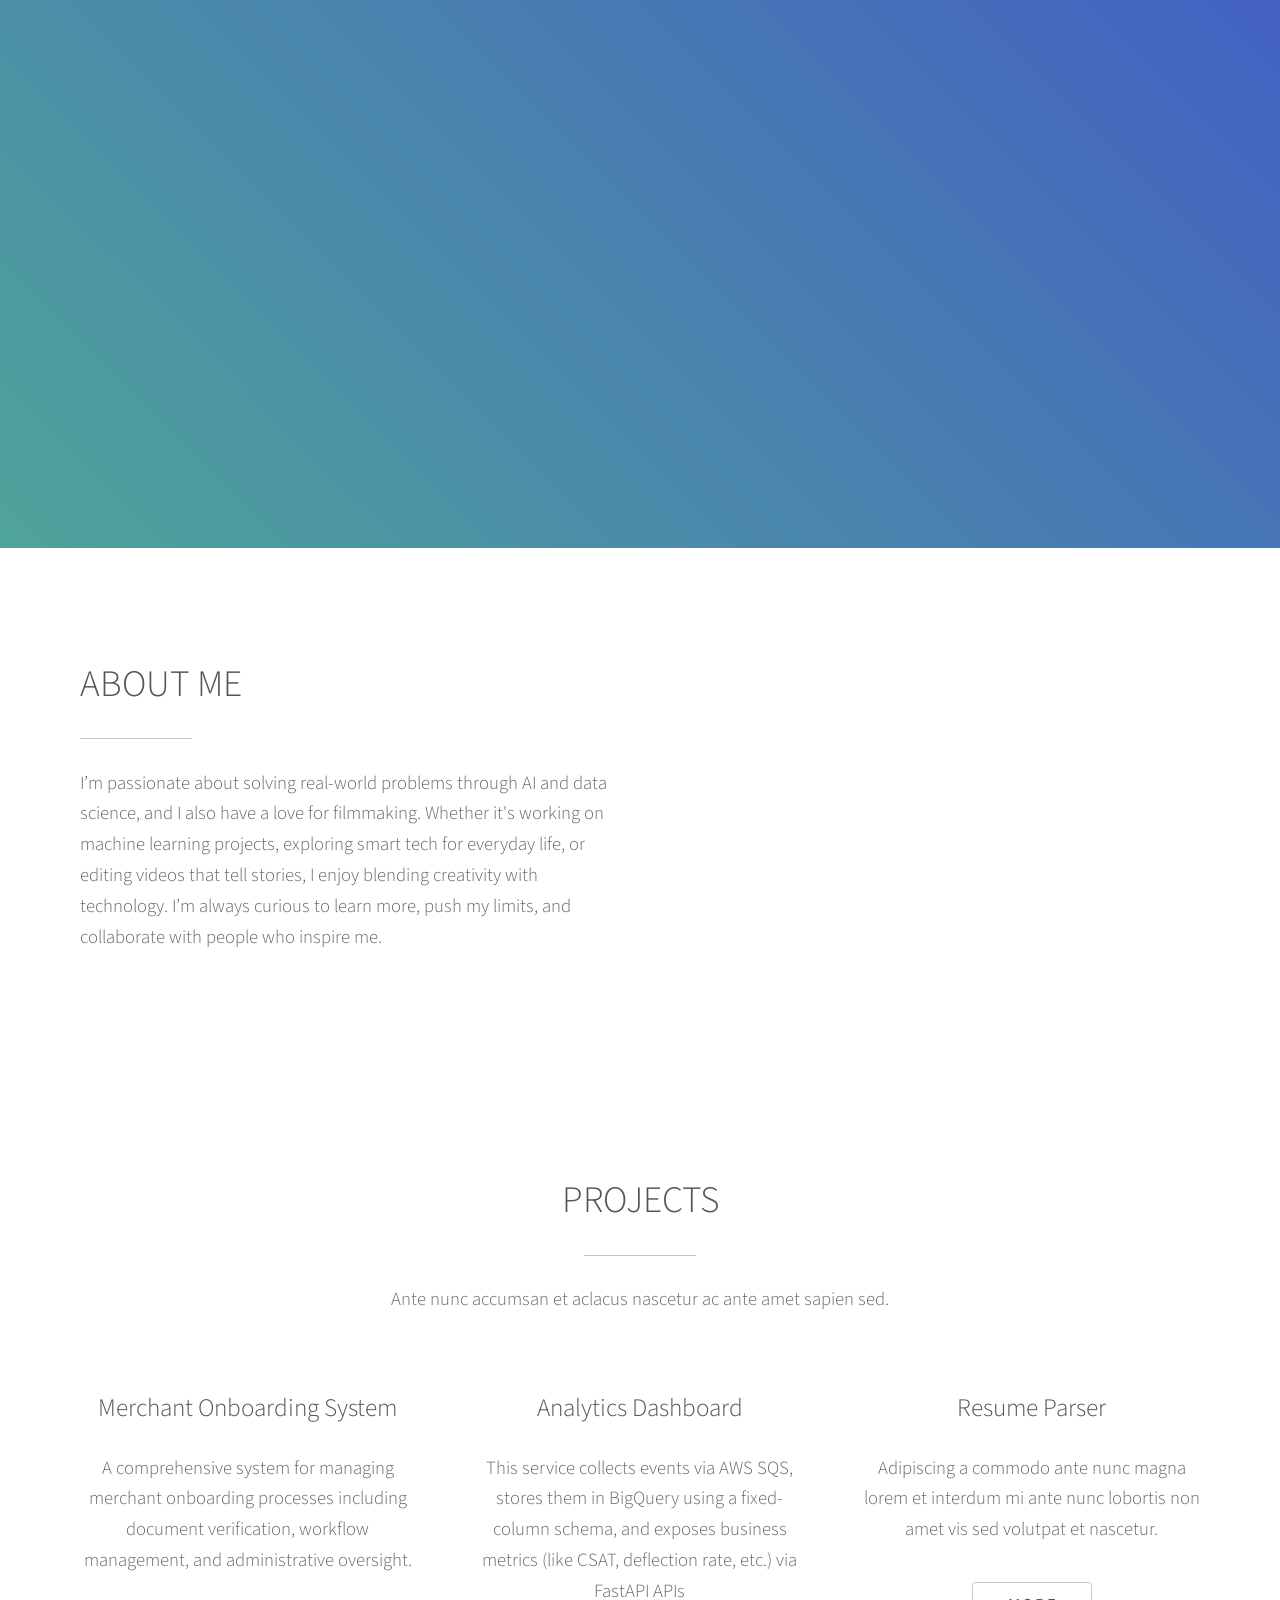
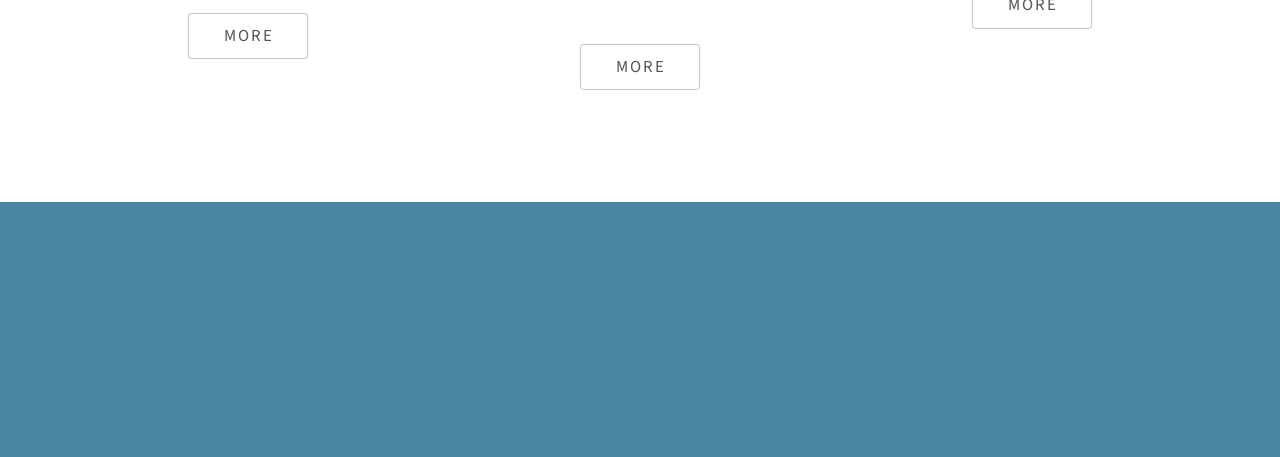
==== index.html @ 69314909 "resolved conflict iter 1" ====
<!DOCTYPE HTML>
<!--
	Photon by HTML5 UP
	html5up.net | @ajlkn
	Free for personal and commercial use under the CCA 3.0 license (html5up.net/license)
-->
<html>
	<head>
		<title>Ajinkya's Portfolio</title>
		<meta charset="utf-8" />
		<meta name="viewport" content="width=device-width, initial-scale=1, user-scalable=no" />
		<link rel="stylesheet" href="assets/css/main.css" />
		<noscript><link rel="stylesheet" href="assets/css/noscript.css" /></noscript>
	</head>
	<body class="is-preload">

		<!-- Header -->
			<section id="header">
				<div class="inner">
					<span class=""></span>
					<h1>Hi, I'm <strong>Ajinkya</strong>, final year <br />
					Engineering Student at <a>IIT Bombay</a> </h1>
					<p>Majoring in Materials Science & Metallurgical Engineering with <br />
					Minor in Artificial Intelligence and Data Science</p>
					<ul class="actions special">
						<li><a href="#one" class="button scrolly">About me</a></li>
					</ul>
				</div>
			</section>

		<!-- One -->
			<section id="one" class="main style1">
				<div class="container">
					<div class="row gtr-150">
						<div class="col-6 col-12-medium">
							<header class="major">
								<h2>ABOUT ME</h2>
							</header>
							<p>I’m passionate about solving real-world problems through AI and data science, and I also have a love for filmmaking. Whether it's working on machine learning projects, exploring smart tech for everyday life, or editing videos that tell stories, I enjoy blending creativity with technology. I’m always curious to learn more, push my limits, and collaborate with people who inspire me.</p>
						</div>
						<div class="col-6 col-12-medium imp-medium">
							<span class="image fit"><img src="/Users/ajinkyamawal/Desktop/portfolio-website/images/1729009970819.jpeg" alt="" /></span>
						</div>
					</div>
				</div>
			</section>

		
		 <!-- Two 
			<section id="two" class="main style2">
				<div class="container">
					<div class="row gtr-150">
						<div class="col-6 col-12-medium">
							<ul class="major-icons">
								<li><span class="icon solid style1 major fa-code"></span></li>
								<li><span class="icon solid style2 major fa-bolt"></span></li>
								<li><span class="icon solid style3 major fa-camera-retro"></span></li>
								<li><span class="icon solid style4 major fa-cog"></span></li>
								<li><span class="icon solid style5 major fa-desktop"></span></li>
								<li><span class="icon solid style6 major fa-calendar"></span></li>
							</ul>
						</div>
						<div class="col-6 col-12-medium">
							<header class="major">
								<h2>Lorem ipsum dolor adipiscing<br />
								amet dolor consequat</h2>
							</header>
							<p>A comprehensive system for managing merchant onboarding processes including document verification, workflow management, and administrative oversight.</p>
							<p>Blandit faucibus proin. Ac aliquam integer adipiscing enim non praesent vis commodo nunc phasellus cubilia ac risus accumsan. Accumsan blandit. Lobortis phasellus non lobortis dit varius mi varius accumsan lobortis. Blandit ante aliquam lacinia lorem lobortis semper morbi col faucibus vitae integer placerat accumsan orci eu mi odio tempus adipiscing adipiscing adipiscing curae consequat feugiat etiam dolore.</p>
							<p>Adipiscing a commodo ante nunc accumsan interdum mi ante adipiscing. A nunc lobortis non nisl amet vis volutpat aclacus nascetur ac non. Lorem curae eu ante amet sapien in tempus ac. Adipiscing id accumsan adipiscing ipsum.</p>
						</div>
					</div>
				</div>
			</section> -->

		<!-- Three -->
			<section id="three" class="main style1 special">
				<div class="container">
					<header class="major">
						<h2>PROJECTS</h2>
					</header>
					<p>Ante nunc accumsan et aclacus nascetur ac ante amet sapien sed.</p>
					<div class="row gtr-150">
						<div class="col-4 col-12-medium">
							<span class="image fit"><img src="/Users/ajinkyamawal/Desktop/portfolio-website/images/Digital-Merchant-Onboarding.png" alt="" /></span>
							<h3>Merchant Onboarding System</h3>
							<p>A comprehensive system for managing merchant onboarding processes including document verification, workflow management, and administrative oversight.</p>
							<ul class="actions special">
								<li><a href="https://github.com/a-j-i-n-k-y-a/Merchant-Onoarding-Solution" class="button" target="_blank" rel="noopener noreferrer" >More</a></li>
							</ul>
						</div>
						<div class="col-4 col-12-medium">
							<span class="image fit"><img src="/Users/ajinkyamawal/Desktop/portfolio-website/images/why-are-dashboards-important.png" alt="" /></span>
							<h3>Analytics Dashboard</h3>
							<p>This service collects events via AWS SQS, stores them in BigQuery using a fixed-column schema, and exposes business metrics (like CSAT, deflection rate, etc.) via FastAPI APIs</p>
							<ul class="actions special">
								<li><a href="https://github.com/a-j-i-n-k-y-a/Analytics-Dashboard" class="button" target="_blank" rel="noopener noreferrer" >More</a></li>
							</ul>
						</div>
						<div class="col-4 col-12-medium">
							<span class="image fit"><img src="images/pic04.jpg" alt="" /></span>
							<h3>Resume Parser</h3>
							<p>Adipiscing a commodo ante nunc magna lorem et interdum mi ante nunc lobortis non amet vis sed volutpat et nascetur.</p>
							<ul class="actions special">
								<li><a href="https://github.com/a-j-i-n-k-y-a/Resume_parser_deploy" class="button" target="_blank" rel="noopener noreferrer" >More</a></li>
							</ul>
						</div>
					</div>
				</div>
			</section>

		

		<!-- Five -->
		<!--
			<section id="five" class="main style1">
				<div class="container">
					<header class="major special">
						<h2>Elements</h2>
					</header>

					<section>
						<h4>Text</h4>
						<p>This is <b>bold</b> and this is <strong>strong</strong>. This is <i>italic</i> and this is <em>emphasized</em>.
						This is <sup>superscript</sup> text and this is <sub>subscript</sub> text.
						This is <u>underlined</u> and this is code: <code>for (;;) { ... }</code>. Finally, <a href="#">this is a link</a>.</p>
						<hr />
						<header>
							<h4>Heading with a Subtitle</h4>
							<p>Lorem ipsum dolor sit amet nullam id egestas urna aliquam</p>
						</header>
						<p>Nunc lacinia ante nunc ac lobortis. Interdum adipiscing gravida odio porttitor sem non mi integer non faucibus ornare mi ut ante amet placerat aliquet. Volutpat eu sed ante lacinia sapien lorem accumsan varius montes viverra nibh in adipiscing blandit tempus accumsan.</p>
						<header>
							<h5>Heading with a Subtitle</h5>
							<p>Lorem ipsum dolor sit amet nullam id egestas urna aliquam</p>
						</header>
						<p>Nunc lacinia ante nunc ac lobortis. Interdum adipiscing gravida odio porttitor sem non mi integer non faucibus ornare mi ut ante amet placerat aliquet. Volutpat eu sed ante lacinia sapien lorem accumsan varius montes viverra nibh in adipiscing blandit tempus accumsan.</p>
						<hr />
						<h2>Heading Level 2</h2>
						<h3>Heading Level 3</h3>
						<h4>Heading Level 4</h4>
						<h5>Heading Level 5</h5>
						<h6>Heading Level 6</h6>
						<hr />
						<h5>Blockquote</h5>
						<blockquote>Fringilla nisl. Donec accumsan interdum nisi, quis tincidunt felis sagittis eget tempus euismod. Vestibulum ante ipsum primis in faucibus vestibulum. Blandit adipiscing eu felis iaculis volutpat ac adipiscing accumsan faucibus. Vestibulum ante ipsum primis in faucibus lorem ipsum dolor sit amet nullam adipiscing eu felis.</blockquote>
						<h5>Preformatted</h5>
						<pre><code>i = 0;

while (!deck.isInOrder()) {
print 'Iteration ' + i;
deck.shuffle();
i++;
}

print 'It took ' + i + ' iterations to sort the deck.';</code></pre>
					</section>

					<section>
						<h4>Lists</h4>
						<div class="row">
							<div class="col-6 col-12-medium">
								<h5>Unordered</h5>
								<ul>
									<li>Dolor pulvinar etiam.</li>
									<li>Sagittis adipiscing.</li>
									<li>Felis enim feugiat.</li>
								</ul>
								<h5>Alternate</h5>
								<ul class="alt">
									<li>Dolor pulvinar etiam.</li>
									<li>Sagittis adipiscing.</li>
									<li>Felis enim feugiat.</li>
								</ul>
							</div>
							<div class="col-6 col-12-medium">
								<h5>Ordered</h5>
								<ol>
									<li>Dolor pulvinar etiam.</li>
									<li>Etiam vel felis viverra.</li>
									<li>Felis enim feugiat.</li>
									<li>Dolor pulvinar etiam.</li>
									<li>Etiam vel felis lorem.</li>
									<li>Felis enim et feugiat.</li>
								</ol>
								<h5>Icons</h5>
								<ul class="icons">
									<li><a href="#" class="icon brands fa-twitter"><span class="label">Twitter</span></a></li>
									<li><a href="#" class="icon brands fa-facebook-f"><span class="label">Facebook</span></a></li>
									<li><a href="#" class="icon brands fa-instagram"><span class="label">Instagram</span></a></li>
									<li><a href="#" class="icon brands fa-github"><span class="label">Github</span></a></li>
								</ul>
							</div>
						</div>
						<h5>Actions</h5>
						<div class="row">
							<div class="col-6 col-12-medium">
								<ul class="actions">
									<li><a href="#" class="button primary">Default</a></li>
									<li><a href="#" class="button">Default</a></li>
								</ul>
								<ul class="actions small">
									<li><a href="#" class="button primary small">Small</a></li>
									<li><a href="#" class="button small">Small</a></li>
								</ul>
								<ul class="actions stacked">
									<li><a href="#" class="button primary">Default</a></li>
									<li><a href="#" class="button">Default</a></li>
								</ul>
								<ul class="actions stacked">
									<li><a href="#" class="button primary small">Small</a></li>
									<li><a href="#" class="button small">Small</a></li>
								</ul>
							</div>
							<div class="col-6 col-12-medium">
								<ul class="actions stacked">
									<li><a href="#" class="button primary fit">Default</a></li>
									<li><a href="#" class="button fit">Default</a></li>
								</ul>
								<ul class="actions stacked">
									<li><a href="#" class="button primary small fit">Small</a></li>
									<li><a href="#" class="button small fit">Small</a></li>
								</ul>
							</div>
						</div>
					</section>

					<section>
						<h4>Table</h4>
						<h5>Default</h5>
						<div class="table-wrapper">
							<table>
								<thead>
									<tr>
										<th>Name</th>
										<th>Description</th>
										<th>Price</th>
									</tr>
								</thead>
								<tbody>
									<tr>
										<td>Item One</td>
										<td>Ante turpis integer aliquet porttitor.</td>
										<td>29.99</td>
									</tr>
									<tr>
										<td>Item Two</td>
										<td>Vis ac commodo adipiscing arcu aliquet.</td>
										<td>19.99</td>
									</tr>
									<tr>
										<td>Item Three</td>
										<td> Morbi faucibus arcu accumsan lorem.</td>
										<td>29.99</td>
									</tr>
									<tr>
										<td>Item Four</td>
										<td>Vitae integer tempus condimentum.</td>
										<td>19.99</td>
									</tr>
									<tr>
										<td>Item Five</td>
										<td>Ante turpis integer aliquet porttitor.</td>
										<td>29.99</td>
									</tr>
								</tbody>
								<tfoot>
									<tr>
										<td colspan="2"></td>
										<td>100.00</td>
									</tr>
								</tfoot>
							</table>
						</div>

						<h5>Alternate</h5>
						<div class="table-wrapper">
							<table class="alt">
								<thead>
									<tr>
										<th>Name</th>
										<th>Description</th>
										<th>Price</th>
									</tr>
								</thead>
								<tbody>
									<tr>
										<td>Item One</td>
										<td>Ante turpis integer aliquet porttitor.</td>
										<td>29.99</td>
									</tr>
									<tr>
										<td>Item Two</td>
										<td>Vis ac commodo adipiscing arcu aliquet.</td>
										<td>19.99</td>
									</tr>
									<tr>
										<td>Item Three</td>
										<td> Morbi faucibus arcu accumsan lorem.</td>
										<td>29.99</td>
									</tr>
									<tr>
										<td>Item Four</td>
										<td>Vitae integer tempus condimentum.</td>
										<td>19.99</td>
									</tr>
									<tr>
										<td>Item Five</td>
										<td>Ante turpis integer aliquet porttitor.</td>
										<td>29.99</td>
									</tr>
								</tbody>
								<tfoot>
									<tr>
										<td colspan="2"></td>
										<td>100.00</td>
									</tr>
								</tfoot>
							</table>
						</div>
					</section>

					<section>
						<h4>Buttons</h4>
						<ul class="actions">
							<li><a href="#" class="button primary">Primary</a></li>
							<li><a href="#" class="button">Default</a></li>
						</ul>
						<ul class="actions">
							<li><a href="#" class="button large">Large</a></li>
							<li><a href="#" class="button">Default</a></li>
							<li><a href="#" class="button small">Small</a></li>
						</ul>
						<ul class="actions fit">
							<li><a href="#" class="button fit">Fit</a></li>
							<li><a href="#" class="button primary fit">Fit</a></li>
							<li><a href="#" class="button fit">Fit</a></li>
						</ul>
						<ul class="actions fit small">
							<li><a href="#" class="button primary fit small">Fit + Small</a></li>
							<li><a href="#" class="button fit small">Fit + Small</a></li>
							<li><a href="#" class="button primary fit small">Fit + Small</a></li>
						</ul>
						<ul class="actions">
							<li><a href="#" class="button primary icon solid fa-download">Icon</a></li>
							<li><a href="#" class="button icon solid fa-download">Icon</a></li>
						</ul>
						<ul class="actions">
							<li><span class="button primary disabled">Disabled</span></li>
							<li><span class="button disabled">Disabled</span></li>
						</ul>
					</section>

					<section>
						<h4>Form</h4>
						<form method="post" action="#">
							<div class="row gtr-uniform gtr-50">
								<div class="col-6 col-12-xsmall">
									<input type="text" name="demo-name" id="demo-name" value="" placeholder="Name" />
								</div>
								<div class="col-6 col-12-xsmall">
									<input type="email" name="demo-email" id="demo-email" value="" placeholder="Email" />
								</div>
								<div class="col-12">
									<select name="demo-category" id="demo-category">
										<option value="">- Category -</option>
										<option value="1">Manufacturing</option>
										<option value="1">Shipping</option>
										<option value="1">Administration</option>
										<option value="1">Human Resources</option>
									</select>
								</div>
								<div class="col-4 col-12-small">
									<input type="radio" id="demo-priority-low" name="demo-priority" checked>
									<label for="demo-priority-low">Low</label>
								</div>
								<div class="col-4 col-12-small">
									<input type="radio" id="demo-priority-normal" name="demo-priority">
									<label for="demo-priority-normal">Normal</label>
								</div>
								<div class="col-4 col-12-small">
									<input type="radio" id="demo-priority-high" name="demo-priority">
									<label for="demo-priority-high">High</label>
								</div>
								<div class="col-6 col-12-small">
									<input type="checkbox" id="demo-copy" name="demo-copy">
									<label for="demo-copy">Email me a copy</label>
								</div>
								<div class="col-6 col-12-small">
									<input type="checkbox" id="demo-human" name="demo-human" checked>
									<label for="demo-human">Not a robot</label>
								</div>
								<div class="col-12">
									<textarea name="demo-message" id="demo-message" placeholder="Enter your message" rows="6"></textarea>
								</div>
								<div class="col-12">
									<ul class="actions">
										<li><input type="submit" value="Send Message" class="primary" /></li>
										<li><input type="reset" value="Reset" /></li>
									</ul>
								</div>
							</div>
						</form>
					</section>

					<section>
						<h4>Image</h4>
						<h5>Fit</h5>
						<div class="box alt">
							<div class="row gtr-uniform gtr-50">
								<div class="col-12"><span class="image fit"><img src="images/pic06.jpg" alt="" /></span></div>
								<div class="col-4"><span class="image fit"><img src="images/pic02.jpg" alt="" /></span></div>
								<div class="col-4"><span class="image fit"><img src="images/pic03.jpg" alt="" /></span></div>
								<div class="col-4"><span class="image fit"><img src="images/pic04.jpg" alt="" /></span></div>
								<div class="col-4"><span class="image fit"><img src="images/pic03.jpg" alt="" /></span></div>
								<div class="col-4"><span class="image fit"><img src="images/pic04.jpg" alt="" /></span></div>
								<div class="col-4"><span class="image fit"><img src="images/pic02.jpg" alt="" /></span></div>
								<div class="col-4"><span class="image fit"><img src="images/pic04.jpg" alt="" /></span></div>
								<div class="col-4"><span class="image fit"><img src="images/pic02.jpg" alt="" /></span></div>
								<div class="col-4"><span class="image fit"><img src="images/pic03.jpg" alt="" /></span></div>
							</div>
						</div>
						<h5>Left &amp; Right</h5>
						<p><span class="image left"><img src="images/pic05.jpg" alt="" /></span>Fringilla nisl. Donec accumsan interdum nisi, quis tincidunt felis sagittis eget. tempus euismod. Vestibulum ante ipsum primis in faucibus vestibulum. Blandit adipiscing eu felis iaculis volutpat ac adipiscing accumsan eu faucibus. Integer ac pellentesque praesent tincidunt felis sagittis eget. tempus euismod. Vestibulum ante ipsum primis in faucibus vestibulum. Blandit adipiscing eu felis iaculis volutpat ac adipiscing accumsan eu faucibus. Integer ac pellentesque praesent. Donec accumsan interdum nisi, quis tincidunt felis sagittis eget. tempus euismod. Vestibulum ante ipsum primis in faucibus vestibulum. Blandit adipiscing eu felis iaculis volutpat ac adipiscing accumsan eu faucibus. Integer ac pellentesque praesent tincidunt felis sagittis eget. tempus euismod. Vestibulum ante ipsum primis in faucibus vestibulum. Blandit adipiscing eu felis iaculis volutpat ac adipiscing accumsan eu faucibus. Integer ac pellentesque praesent. Blandit adipiscing eu felis iaculis volutpat ac adipiscing accumsan eu faucibus. Integer ac pellentesque praesent tincidunt felis sagittis eget. tempus euismod. Vestibulum ante ipsum primis in faucibus vestibulum. Blandit adipiscing eu felis iaculis volutpat ac adipiscing accumsan eu faucibus. Integer ac pellentesque praesent.</p>
						<p><span class="image right"><img src="images/pic05.jpg" alt="" /></span>Fringilla nisl. Donec accumsan interdum nisi, quis tincidunt felis sagittis eget. tempus euismod. Vestibulum ante ipsum primis in faucibus vestibulum. Blandit adipiscing eu felis iaculis volutpat ac adipiscing accumsan eu faucibus. Integer ac pellentesque praesent tincidunt felis sagittis eget. tempus euismod. Vestibulum ante ipsum primis in faucibus vestibulum. Blandit adipiscing eu felis iaculis volutpat ac adipiscing accumsan eu faucibus. Integer ac pellentesque praesent. Donec accumsan interdum nisi, quis tincidunt felis sagittis eget. tempus euismod. Vestibulum ante ipsum primis in faucibus vestibulum. Blandit adipiscing eu felis iaculis volutpat ac adipiscing accumsan eu faucibus. Integer ac pellentesque praesent tincidunt felis sagittis eget. tempus euismod. Vestibulum ante ipsum primis in faucibus vestibulum. Blandit adipiscing eu felis iaculis volutpat ac adipiscing accumsan eu faucibus. Integer ac pellentesque praesent. Blandit adipiscing eu felis iaculis volutpat ac adipiscing accumsan eu faucibus. Integer ac pellentesque praesent tincidunt felis sagittis eget. tempus euismod. Vestibulum ante ipsum primis in faucibus vestibulum. Blandit adipiscing eu felis iaculis volutpat ac adipiscing accumsan eu faucibus. Integer ac pellentesque praesent.</p>
					</section>

				</div>
			</section>
		-->

		<!-- Footer -->
			<section id="footer">
				<ul class="icons">
					<li><a href="https://www.instagram.com/jinkya_a?igsh=MXN0eHNtZTZ1MTNoeA==" class="icon brands alt fa-instagram"><span class="label">Instagram</span></a></li>
					<li><a href="https://www.linkedin.com/in/ajinkya-mawal-2b0bb224b/" class="icon brands alt fa-linkedin"><span class="label">LinkedIn</span></a></li>
					<li><a href="https://github.com/a-j-i-n-k-y-a" class="icon brands alt fa-github"><span class="label">GitHub</span></a></li>
					<li><a href="ajinkyamawal123@gmail.com" class="icon solid alt fa-envelope"><span class="label">Email</span></a></li>
				</ul>
				</ul>
			</section>

		<!-- Scripts -->
			<script src="assets/js/jquery.min.js"></script>
			<script src="assets/js/jquery.scrolly.min.js"></script>
			<script src="assets/js/browser.min.js"></script>
			<script src="assets/js/breakpoints.min.js"></script>
			<script src="assets/js/util.js"></script>
			<script src="assets/js/main.js"></script>

	</body>
</html>
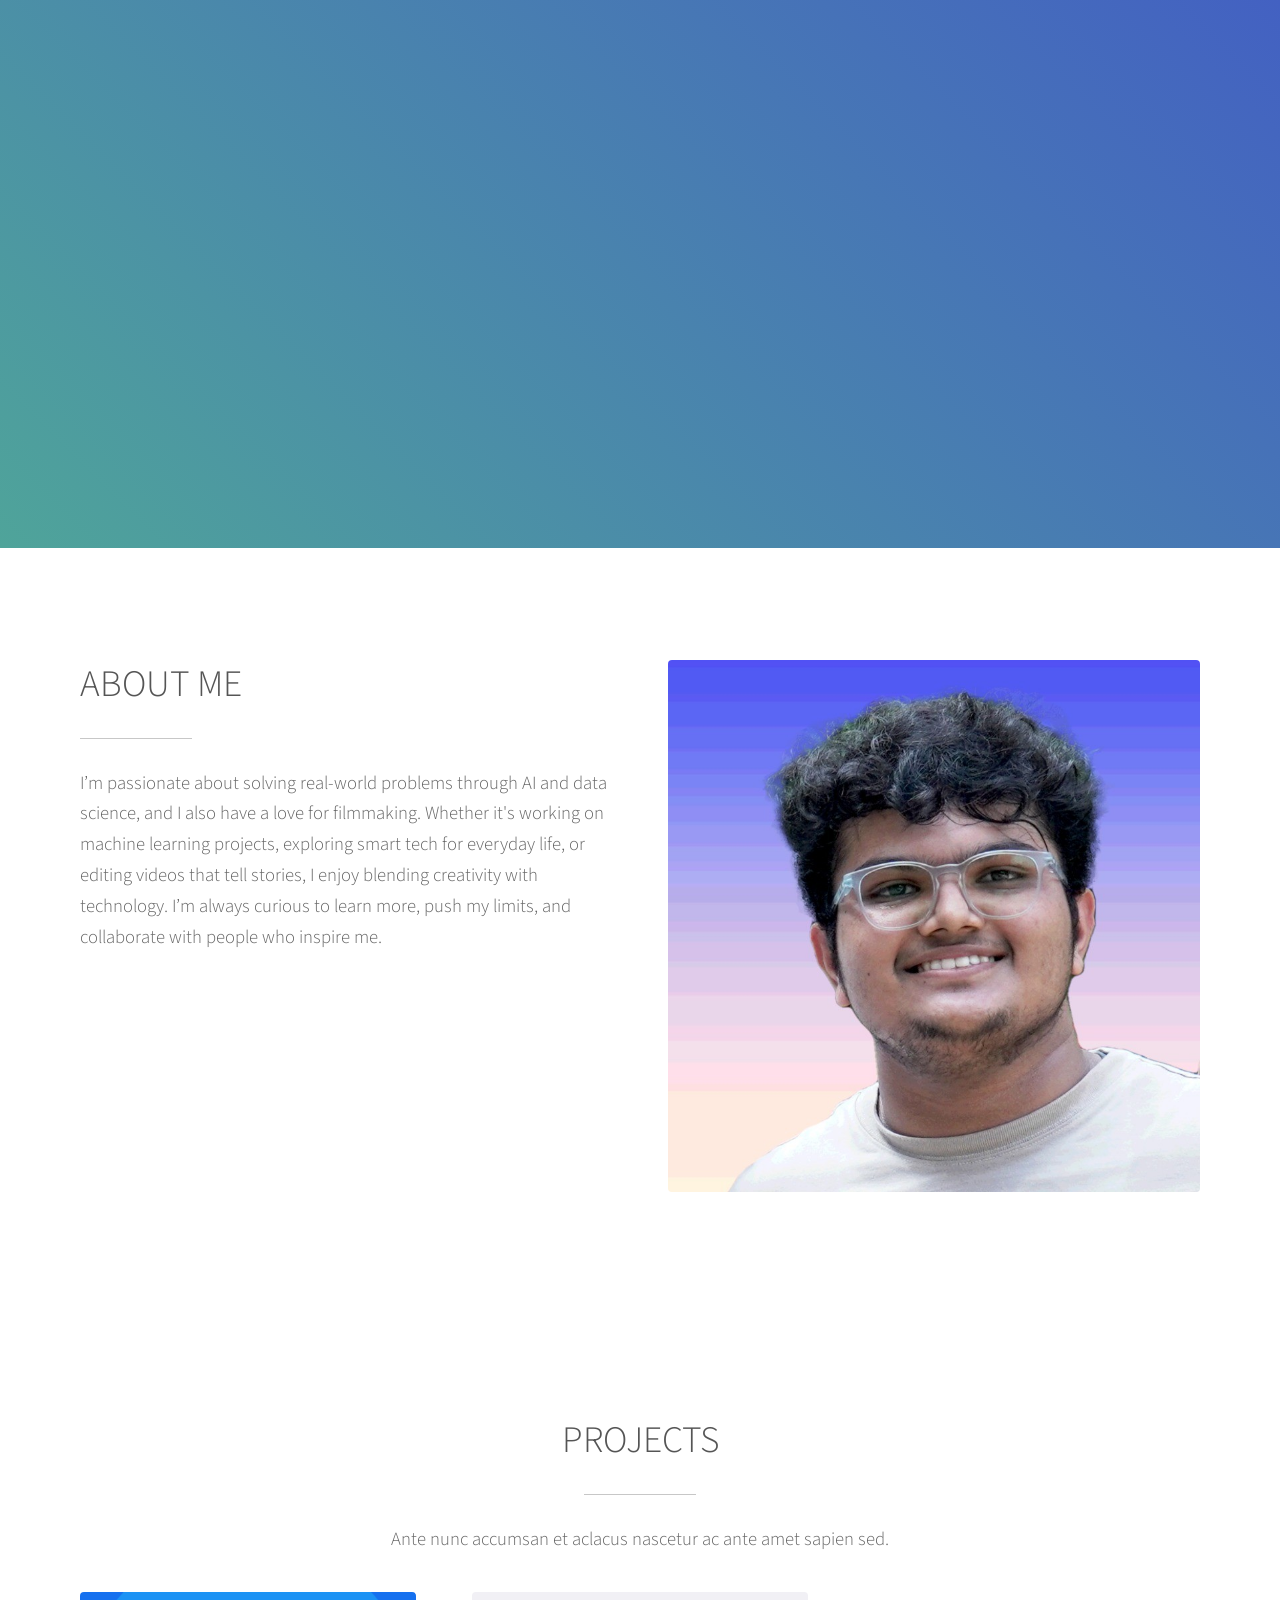
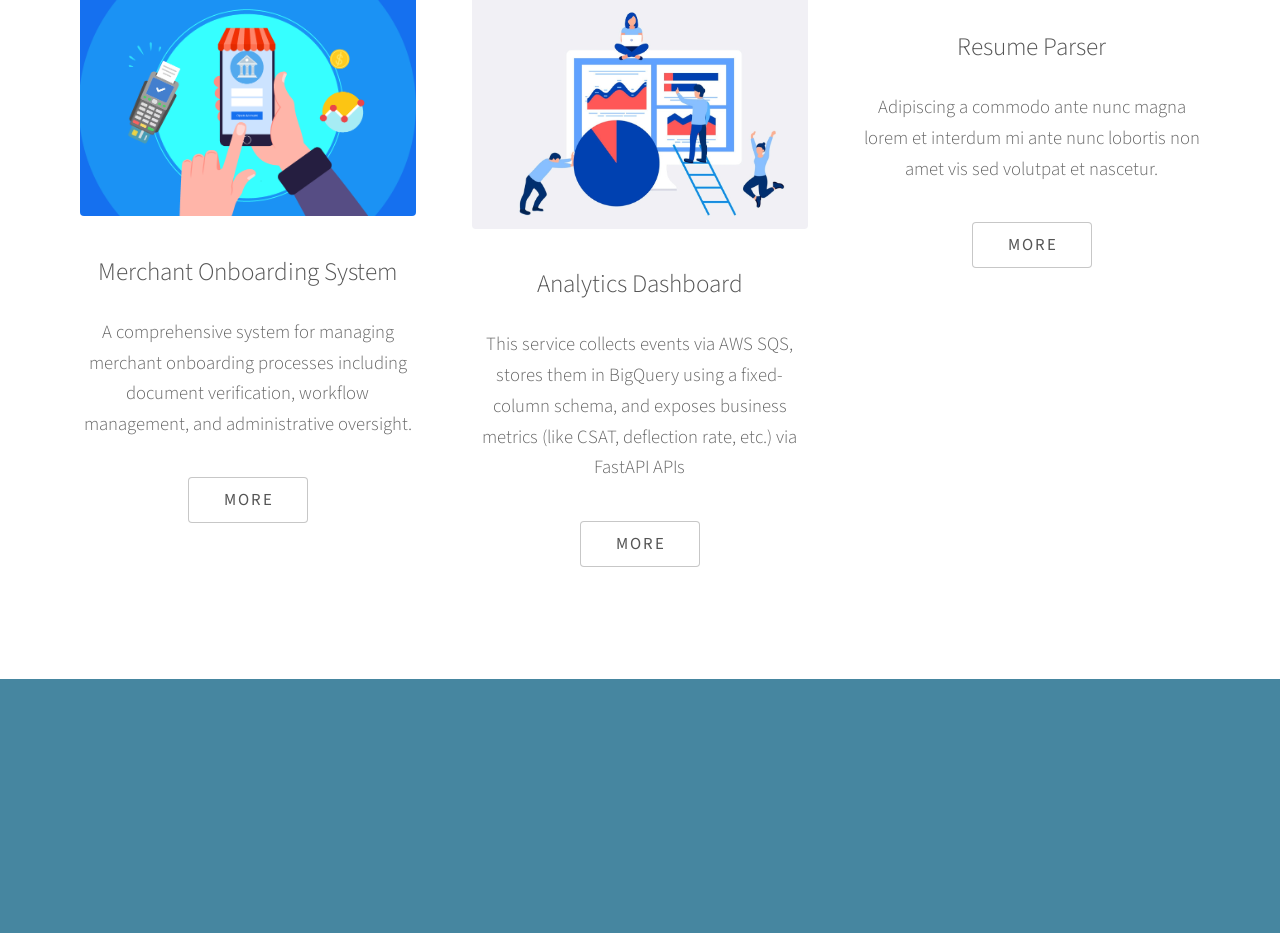
==== commit cbabb95d: "Images" ====
--- a/index.html
+++ b/index.html
@@ -39,7 +39,7 @@
 							<p>I’m passionate about solving real-world problems through AI and data science, and I also have a love for filmmaking. Whether it's working on machine learning projects, exploring smart tech for everyday life, or editing videos that tell stories, I enjoy blending creativity with technology. I’m always curious to learn more, push my limits, and collaborate with people who inspire me.</p>
 						</div>
 						<div class="col-6 col-12-medium imp-medium">
-							<span class="image fit"><img src="/Users/ajinkyamawal/Desktop/portfolio-website/images/1729009970819.jpeg" alt="" /></span>
+							<span class="image fit"><img src="images/1729009970819.jpeg" alt="" /></span>
 						</div>
 					</div>
 				</div>
@@ -82,7 +82,7 @@
 					<p>Ante nunc accumsan et aclacus nascetur ac ante amet sapien sed.</p>
 					<div class="row gtr-150">
 						<div class="col-4 col-12-medium">
-							<span class="image fit"><img src="/Users/ajinkyamawal/Desktop/portfolio-website/images/Digital-Merchant-Onboarding.png" alt="" /></span>
+							<span class="image fit"><img src="images/Digital-Merchant-Onboarding.png" alt="" /></span>
 							<h3>Merchant Onboarding System</h3>
 							<p>A comprehensive system for managing merchant onboarding processes including document verification, workflow management, and administrative oversight.</p>
 							<ul class="actions special">
@@ -90,7 +90,7 @@
 							</ul>
 						</div>
 						<div class="col-4 col-12-medium">
-							<span class="image fit"><img src="/Users/ajinkyamawal/Desktop/portfolio-website/images/why-are-dashboards-important.png" alt="" /></span>
+							<span class="image fit"><img src="images/why-are-dashboards-important.png" alt="" /></span>
 							<h3>Analytics Dashboard</h3>
 							<p>This service collects events via AWS SQS, stores them in BigQuery using a fixed-column schema, and exposes business metrics (like CSAT, deflection rate, etc.) via FastAPI APIs</p>
 							<ul class="actions special">
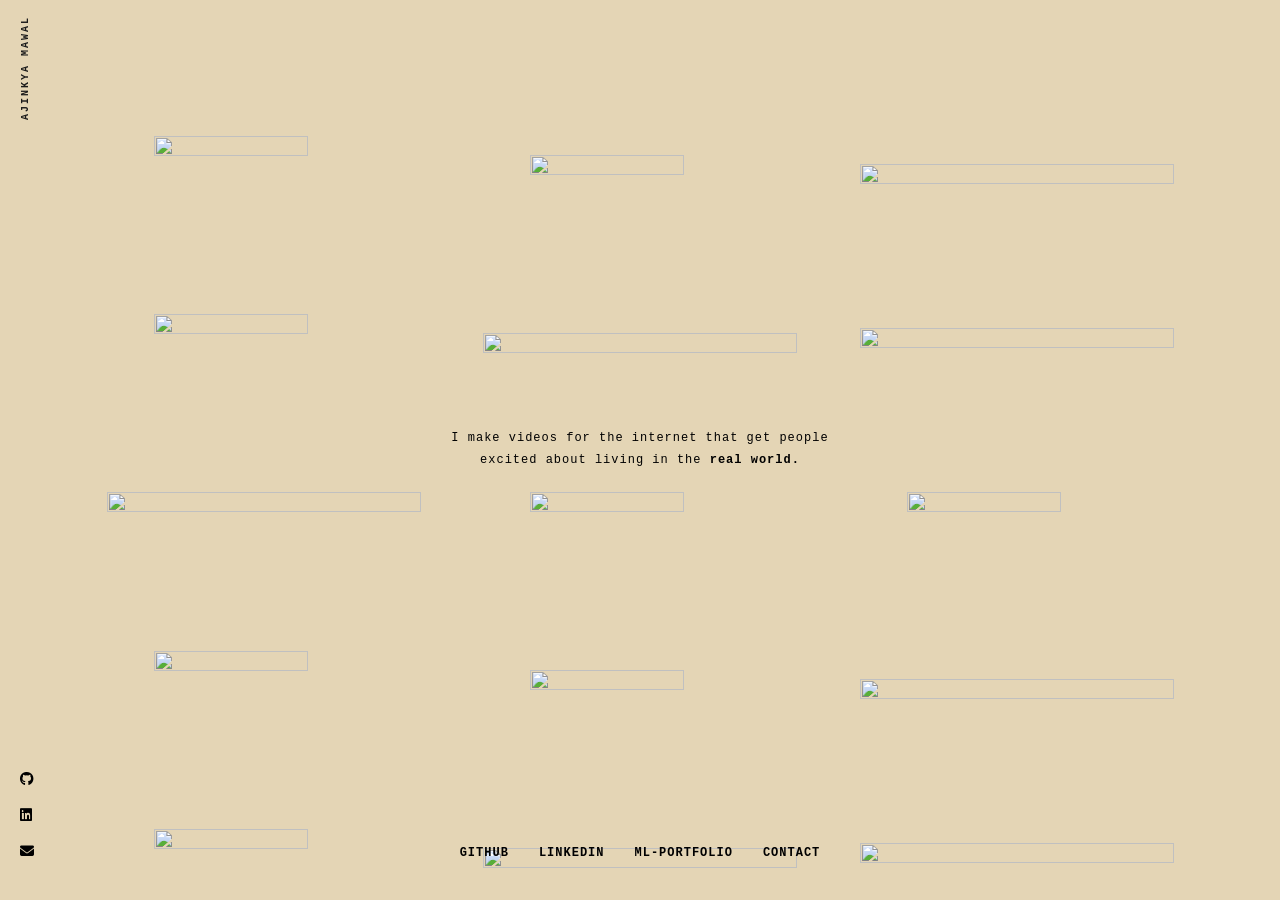
==== commit 79651a5f: "new creative site" ====
--- a/index.html
+++ b/index.html
@@ -1,452 +1,148 @@
-<!DOCTYPE HTML>
-<!--
-	Photon by HTML5 UP
-	html5up.net | @ajlkn
-	Free for personal and commercial use under the CCA 3.0 license (html5up.net/license)
--->
-<html>
-	<head>
-		<title>Ajinkya's Portfolio</title>
-		<meta charset="utf-8" />
-		<meta name="viewport" content="width=device-width, initial-scale=1, user-scalable=no" />
-		<link rel="stylesheet" href="assets/css/main.css" />
-		<noscript><link rel="stylesheet" href="assets/css/noscript.css" /></noscript>
-	</head>
-	<body class="is-preload">
-
-		<!-- Header -->
-			<section id="header">
-				<div class="inner">
-					<span class=""></span>
-					<h1>Hi, I'm <strong>Ajinkya</strong>, final year <br />
-					Engineering Student at <a>IIT Bombay</a> </h1>
-					<p>Majoring in Materials Science & Metallurgical Engineering with <br />
-					Minor in Artificial Intelligence and Data Science</p>
-					<ul class="actions special">
-						<li><a href="#one" class="button scrolly">About me</a></li>
-					</ul>
-				</div>
-			</section>
-
-		<!-- One -->
-			<section id="one" class="main style1">
-				<div class="container">
-					<div class="row gtr-150">
-						<div class="col-6 col-12-medium">
-							<header class="major">
-								<h2>ABOUT ME</h2>
-							</header>
-							<p>I’m passionate about solving real-world problems through AI and data science, and I also have a love for filmmaking. Whether it's working on machine learning projects, exploring smart tech for everyday life, or editing videos that tell stories, I enjoy blending creativity with technology. I’m always curious to learn more, push my limits, and collaborate with people who inspire me.</p>
-						</div>
-						<div class="col-6 col-12-medium imp-medium">
-							<span class="image fit"><img src="images/1729009970819.jpeg" alt="" /></span>
-						</div>
-					</div>
-				</div>
-			</section>
-
-		
-		 <!-- Two 
-			<section id="two" class="main style2">
-				<div class="container">
-					<div class="row gtr-150">
-						<div class="col-6 col-12-medium">
-							<ul class="major-icons">
-								<li><span class="icon solid style1 major fa-code"></span></li>
-								<li><span class="icon solid style2 major fa-bolt"></span></li>
-								<li><span class="icon solid style3 major fa-camera-retro"></span></li>
-								<li><span class="icon solid style4 major fa-cog"></span></li>
-								<li><span class="icon solid style5 major fa-desktop"></span></li>
-								<li><span class="icon solid style6 major fa-calendar"></span></li>
-							</ul>
-						</div>
-						<div class="col-6 col-12-medium">
-							<header class="major">
-								<h2>Lorem ipsum dolor adipiscing<br />
-								amet dolor consequat</h2>
-							</header>
-							<p>A comprehensive system for managing merchant onboarding processes including document verification, workflow management, and administrative oversight.</p>
-							<p>Blandit faucibus proin. Ac aliquam integer adipiscing enim non praesent vis commodo nunc phasellus cubilia ac risus accumsan. Accumsan blandit. Lobortis phasellus non lobortis dit varius mi varius accumsan lobortis. Blandit ante aliquam lacinia lorem lobortis semper morbi col faucibus vitae integer placerat accumsan orci eu mi odio tempus adipiscing adipiscing adipiscing curae consequat feugiat etiam dolore.</p>
-							<p>Adipiscing a commodo ante nunc accumsan interdum mi ante adipiscing. A nunc lobortis non nisl amet vis volutpat aclacus nascetur ac non. Lorem curae eu ante amet sapien in tempus ac. Adipiscing id accumsan adipiscing ipsum.</p>
-						</div>
-					</div>
-				</div>
-			</section> -->
-
-		<!-- Three -->
-			<section id="three" class="main style1 special">
-				<div class="container">
-					<header class="major">
-						<h2>PROJECTS</h2>
-					</header>
-					<p>Ante nunc accumsan et aclacus nascetur ac ante amet sapien sed.</p>
-					<div class="row gtr-150">
-						<div class="col-4 col-12-medium">
-							<span class="image fit"><img src="images/Digital-Merchant-Onboarding.png" alt="" /></span>
-							<h3>Merchant Onboarding System</h3>
-							<p>A comprehensive system for managing merchant onboarding processes including document verification, workflow management, and administrative oversight.</p>
-							<ul class="actions special">
-								<li><a href="https://github.com/a-j-i-n-k-y-a/Merchant-Onoarding-Solution" class="button" target="_blank" rel="noopener noreferrer" >More</a></li>
-							</ul>
-						</div>
-						<div class="col-4 col-12-medium">
-							<span class="image fit"><img src="images/why-are-dashboards-important.png" alt="" /></span>
-							<h3>Analytics Dashboard</h3>
-							<p>This service collects events via AWS SQS, stores them in BigQuery using a fixed-column schema, and exposes business metrics (like CSAT, deflection rate, etc.) via FastAPI APIs</p>
-							<ul class="actions special">
-								<li><a href="https://github.com/a-j-i-n-k-y-a/Analytics-Dashboard" class="button" target="_blank" rel="noopener noreferrer" >More</a></li>
-							</ul>
-						</div>
-						<div class="col-4 col-12-medium">
-							<span class="image fit"><img src="images/pic04.jpg" alt="" /></span>
-							<h3>Resume Parser</h3>
-							<p>Adipiscing a commodo ante nunc magna lorem et interdum mi ante nunc lobortis non amet vis sed volutpat et nascetur.</p>
-							<ul class="actions special">
-								<li><a href="https://github.com/a-j-i-n-k-y-a/Resume_parser_deploy" class="button" target="_blank" rel="noopener noreferrer" >More</a></li>
-							</ul>
-						</div>
-					</div>
-				</div>
-			</section>
-
-		
-
-		<!-- Five -->
-		<!--
-			<section id="five" class="main style1">
-				<div class="container">
-					<header class="major special">
-						<h2>Elements</h2>
-					</header>
-
-					<section>
-						<h4>Text</h4>
-						<p>This is <b>bold</b> and this is <strong>strong</strong>. This is <i>italic</i> and this is <em>emphasized</em>.
-						This is <sup>superscript</sup> text and this is <sub>subscript</sub> text.
-						This is <u>underlined</u> and this is code: <code>for (;;) { ... }</code>. Finally, <a href="#">this is a link</a>.</p>
-						<hr />
-						<header>
-							<h4>Heading with a Subtitle</h4>
-							<p>Lorem ipsum dolor sit amet nullam id egestas urna aliquam</p>
-						</header>
-						<p>Nunc lacinia ante nunc ac lobortis. Interdum adipiscing gravida odio porttitor sem non mi integer non faucibus ornare mi ut ante amet placerat aliquet. Volutpat eu sed ante lacinia sapien lorem accumsan varius montes viverra nibh in adipiscing blandit tempus accumsan.</p>
-						<header>
-							<h5>Heading with a Subtitle</h5>
-							<p>Lorem ipsum dolor sit amet nullam id egestas urna aliquam</p>
-						</header>
-						<p>Nunc lacinia ante nunc ac lobortis. Interdum adipiscing gravida odio porttitor sem non mi integer non faucibus ornare mi ut ante amet placerat aliquet. Volutpat eu sed ante lacinia sapien lorem accumsan varius montes viverra nibh in adipiscing blandit tempus accumsan.</p>
-						<hr />
-						<h2>Heading Level 2</h2>
-						<h3>Heading Level 3</h3>
-						<h4>Heading Level 4</h4>
-						<h5>Heading Level 5</h5>
-						<h6>Heading Level 6</h6>
-						<hr />
-						<h5>Blockquote</h5>
-						<blockquote>Fringilla nisl. Donec accumsan interdum nisi, quis tincidunt felis sagittis eget tempus euismod. Vestibulum ante ipsum primis in faucibus vestibulum. Blandit adipiscing eu felis iaculis volutpat ac adipiscing accumsan faucibus. Vestibulum ante ipsum primis in faucibus lorem ipsum dolor sit amet nullam adipiscing eu felis.</blockquote>
-						<h5>Preformatted</h5>
-						<pre><code>i = 0;
-
-while (!deck.isInOrder()) {
-print 'Iteration ' + i;
-deck.shuffle();
-i++;
-}
-
-print 'It took ' + i + ' iterations to sort the deck.';</code></pre>
-					</section>
-
-					<section>
-						<h4>Lists</h4>
-						<div class="row">
-							<div class="col-6 col-12-medium">
-								<h5>Unordered</h5>
-								<ul>
-									<li>Dolor pulvinar etiam.</li>
-									<li>Sagittis adipiscing.</li>
-									<li>Felis enim feugiat.</li>
-								</ul>
-								<h5>Alternate</h5>
-								<ul class="alt">
-									<li>Dolor pulvinar etiam.</li>
-									<li>Sagittis adipiscing.</li>
-									<li>Felis enim feugiat.</li>
-								</ul>
-							</div>
-							<div class="col-6 col-12-medium">
-								<h5>Ordered</h5>
-								<ol>
-									<li>Dolor pulvinar etiam.</li>
-									<li>Etiam vel felis viverra.</li>
-									<li>Felis enim feugiat.</li>
-									<li>Dolor pulvinar etiam.</li>
-									<li>Etiam vel felis lorem.</li>
-									<li>Felis enim et feugiat.</li>
-								</ol>
-								<h5>Icons</h5>
-								<ul class="icons">
-									<li><a href="#" class="icon brands fa-twitter"><span class="label">Twitter</span></a></li>
-									<li><a href="#" class="icon brands fa-facebook-f"><span class="label">Facebook</span></a></li>
-									<li><a href="#" class="icon brands fa-instagram"><span class="label">Instagram</span></a></li>
-									<li><a href="#" class="icon brands fa-github"><span class="label">Github</span></a></li>
-								</ul>
-							</div>
-						</div>
-						<h5>Actions</h5>
-						<div class="row">
-							<div class="col-6 col-12-medium">
-								<ul class="actions">
-									<li><a href="#" class="button primary">Default</a></li>
-									<li><a href="#" class="button">Default</a></li>
-								</ul>
-								<ul class="actions small">
-									<li><a href="#" class="button primary small">Small</a></li>
-									<li><a href="#" class="button small">Small</a></li>
-								</ul>
-								<ul class="actions stacked">
-									<li><a href="#" class="button primary">Default</a></li>
-									<li><a href="#" class="button">Default</a></li>
-								</ul>
-								<ul class="actions stacked">
-									<li><a href="#" class="button primary small">Small</a></li>
-									<li><a href="#" class="button small">Small</a></li>
-								</ul>
-							</div>
-							<div class="col-6 col-12-medium">
-								<ul class="actions stacked">
-									<li><a href="#" class="button primary fit">Default</a></li>
-									<li><a href="#" class="button fit">Default</a></li>
-								</ul>
-								<ul class="actions stacked">
-									<li><a href="#" class="button primary small fit">Small</a></li>
-									<li><a href="#" class="button small fit">Small</a></li>
-								</ul>
-							</div>
-						</div>
-					</section>
-
-					<section>
-						<h4>Table</h4>
-						<h5>Default</h5>
-						<div class="table-wrapper">
-							<table>
-								<thead>
-									<tr>
-										<th>Name</th>
-										<th>Description</th>
-										<th>Price</th>
-									</tr>
-								</thead>
-								<tbody>
-									<tr>
-										<td>Item One</td>
-										<td>Ante turpis integer aliquet porttitor.</td>
-										<td>29.99</td>
-									</tr>
-									<tr>
-										<td>Item Two</td>
-										<td>Vis ac commodo adipiscing arcu aliquet.</td>
-										<td>19.99</td>
-									</tr>
-									<tr>
-										<td>Item Three</td>
-										<td> Morbi faucibus arcu accumsan lorem.</td>
-										<td>29.99</td>
-									</tr>
-									<tr>
-										<td>Item Four</td>
-										<td>Vitae integer tempus condimentum.</td>
-										<td>19.99</td>
-									</tr>
-									<tr>
-										<td>Item Five</td>
-										<td>Ante turpis integer aliquet porttitor.</td>
-										<td>29.99</td>
-									</tr>
-								</tbody>
-								<tfoot>
-									<tr>
-										<td colspan="2"></td>
-										<td>100.00</td>
-									</tr>
-								</tfoot>
-							</table>
-						</div>
-
-						<h5>Alternate</h5>
-						<div class="table-wrapper">
-							<table class="alt">
-								<thead>
-									<tr>
-										<th>Name</th>
-										<th>Description</th>
-										<th>Price</th>
-									</tr>
-								</thead>
-								<tbody>
-									<tr>
-										<td>Item One</td>
-										<td>Ante turpis integer aliquet porttitor.</td>
-										<td>29.99</td>
-									</tr>
-									<tr>
-										<td>Item Two</td>
-										<td>Vis ac commodo adipiscing arcu aliquet.</td>
-										<td>19.99</td>
-									</tr>
-									<tr>
-										<td>Item Three</td>
-										<td> Morbi faucibus arcu accumsan lorem.</td>
-										<td>29.99</td>
-									</tr>
-									<tr>
-										<td>Item Four</td>
-										<td>Vitae integer tempus condimentum.</td>
-										<td>19.99</td>
-									</tr>
-									<tr>
-										<td>Item Five</td>
-										<td>Ante turpis integer aliquet porttitor.</td>
-										<td>29.99</td>
-									</tr>
-								</tbody>
-								<tfoot>
-									<tr>
-										<td colspan="2"></td>
-										<td>100.00</td>
-									</tr>
-								</tfoot>
-							</table>
-						</div>
-					</section>
-
-					<section>
-						<h4>Buttons</h4>
-						<ul class="actions">
-							<li><a href="#" class="button primary">Primary</a></li>
-							<li><a href="#" class="button">Default</a></li>
-						</ul>
-						<ul class="actions">
-							<li><a href="#" class="button large">Large</a></li>
-							<li><a href="#" class="button">Default</a></li>
-							<li><a href="#" class="button small">Small</a></li>
-						</ul>
-						<ul class="actions fit">
-							<li><a href="#" class="button fit">Fit</a></li>
-							<li><a href="#" class="button primary fit">Fit</a></li>
-							<li><a href="#" class="button fit">Fit</a></li>
-						</ul>
-						<ul class="actions fit small">
-							<li><a href="#" class="button primary fit small">Fit + Small</a></li>
-							<li><a href="#" class="button fit small">Fit + Small</a></li>
-							<li><a href="#" class="button primary fit small">Fit + Small</a></li>
-						</ul>
-						<ul class="actions">
-							<li><a href="#" class="button primary icon solid fa-download">Icon</a></li>
-							<li><a href="#" class="button icon solid fa-download">Icon</a></li>
-						</ul>
-						<ul class="actions">
-							<li><span class="button primary disabled">Disabled</span></li>
-							<li><span class="button disabled">Disabled</span></li>
-						</ul>
-					</section>
-
-					<section>
-						<h4>Form</h4>
-						<form method="post" action="#">
-							<div class="row gtr-uniform gtr-50">
-								<div class="col-6 col-12-xsmall">
-									<input type="text" name="demo-name" id="demo-name" value="" placeholder="Name" />
-								</div>
-								<div class="col-6 col-12-xsmall">
-									<input type="email" name="demo-email" id="demo-email" value="" placeholder="Email" />
-								</div>
-								<div class="col-12">
-									<select name="demo-category" id="demo-category">
-										<option value="">- Category -</option>
-										<option value="1">Manufacturing</option>
-										<option value="1">Shipping</option>
-										<option value="1">Administration</option>
-										<option value="1">Human Resources</option>
-									</select>
-								</div>
-								<div class="col-4 col-12-small">
-									<input type="radio" id="demo-priority-low" name="demo-priority" checked>
-									<label for="demo-priority-low">Low</label>
-								</div>
-								<div class="col-4 col-12-small">
-									<input type="radio" id="demo-priority-normal" name="demo-priority">
-									<label for="demo-priority-normal">Normal</label>
-								</div>
-								<div class="col-4 col-12-small">
-									<input type="radio" id="demo-priority-high" name="demo-priority">
-									<label for="demo-priority-high">High</label>
-								</div>
-								<div class="col-6 col-12-small">
-									<input type="checkbox" id="demo-copy" name="demo-copy">
-									<label for="demo-copy">Email me a copy</label>
-								</div>
-								<div class="col-6 col-12-small">
-									<input type="checkbox" id="demo-human" name="demo-human" checked>
-									<label for="demo-human">Not a robot</label>
-								</div>
-								<div class="col-12">
-									<textarea name="demo-message" id="demo-message" placeholder="Enter your message" rows="6"></textarea>
-								</div>
-								<div class="col-12">
-									<ul class="actions">
-										<li><input type="submit" value="Send Message" class="primary" /></li>
-										<li><input type="reset" value="Reset" /></li>
-									</ul>
-								</div>
-							</div>
-						</form>
-					</section>
-
-					<section>
-						<h4>Image</h4>
-						<h5>Fit</h5>
-						<div class="box alt">
-							<div class="row gtr-uniform gtr-50">
-								<div class="col-12"><span class="image fit"><img src="images/pic06.jpg" alt="" /></span></div>
-								<div class="col-4"><span class="image fit"><img src="images/pic02.jpg" alt="" /></span></div>
-								<div class="col-4"><span class="image fit"><img src="images/pic03.jpg" alt="" /></span></div>
-								<div class="col-4"><span class="image fit"><img src="images/pic04.jpg" alt="" /></span></div>
-								<div class="col-4"><span class="image fit"><img src="images/pic03.jpg" alt="" /></span></div>
-								<div class="col-4"><span class="image fit"><img src="images/pic04.jpg" alt="" /></span></div>
-								<div class="col-4"><span class="image fit"><img src="images/pic02.jpg" alt="" /></span></div>
-								<div class="col-4"><span class="image fit"><img src="images/pic04.jpg" alt="" /></span></div>
-								<div class="col-4"><span class="image fit"><img src="images/pic02.jpg" alt="" /></span></div>
-								<div class="col-4"><span class="image fit"><img src="images/pic03.jpg" alt="" /></span></div>
-							</div>
-						</div>
-						<h5>Left &amp; Right</h5>
-						<p><span class="image left"><img src="images/pic05.jpg" alt="" /></span>Fringilla nisl. Donec accumsan interdum nisi, quis tincidunt felis sagittis eget. tempus euismod. Vestibulum ante ipsum primis in faucibus vestibulum. Blandit adipiscing eu felis iaculis volutpat ac adipiscing accumsan eu faucibus. Integer ac pellentesque praesent tincidunt felis sagittis eget. tempus euismod. Vestibulum ante ipsum primis in faucibus vestibulum. Blandit adipiscing eu felis iaculis volutpat ac adipiscing accumsan eu faucibus. Integer ac pellentesque praesent. Donec accumsan interdum nisi, quis tincidunt felis sagittis eget. tempus euismod. Vestibulum ante ipsum primis in faucibus vestibulum. Blandit adipiscing eu felis iaculis volutpat ac adipiscing accumsan eu faucibus. Integer ac pellentesque praesent tincidunt felis sagittis eget. tempus euismod. Vestibulum ante ipsum primis in faucibus vestibulum. Blandit adipiscing eu felis iaculis volutpat ac adipiscing accumsan eu faucibus. Integer ac pellentesque praesent. Blandit adipiscing eu felis iaculis volutpat ac adipiscing accumsan eu faucibus. Integer ac pellentesque praesent tincidunt felis sagittis eget. tempus euismod. Vestibulum ante ipsum primis in faucibus vestibulum. Blandit adipiscing eu felis iaculis volutpat ac adipiscing accumsan eu faucibus. Integer ac pellentesque praesent.</p>
-						<p><span class="image right"><img src="images/pic05.jpg" alt="" /></span>Fringilla nisl. Donec accumsan interdum nisi, quis tincidunt felis sagittis eget. tempus euismod. Vestibulum ante ipsum primis in faucibus vestibulum. Blandit adipiscing eu felis iaculis volutpat ac adipiscing accumsan eu faucibus. Integer ac pellentesque praesent tincidunt felis sagittis eget. tempus euismod. Vestibulum ante ipsum primis in faucibus vestibulum. Blandit adipiscing eu felis iaculis volutpat ac adipiscing accumsan eu faucibus. Integer ac pellentesque praesent. Donec accumsan interdum nisi, quis tincidunt felis sagittis eget. tempus euismod. Vestibulum ante ipsum primis in faucibus vestibulum. Blandit adipiscing eu felis iaculis volutpat ac adipiscing accumsan eu faucibus. Integer ac pellentesque praesent tincidunt felis sagittis eget. tempus euismod. Vestibulum ante ipsum primis in faucibus vestibulum. Blandit adipiscing eu felis iaculis volutpat ac adipiscing accumsan eu faucibus. Integer ac pellentesque praesent. Blandit adipiscing eu felis iaculis volutpat ac adipiscing accumsan eu faucibus. Integer ac pellentesque praesent tincidunt felis sagittis eget. tempus euismod. Vestibulum ante ipsum primis in faucibus vestibulum. Blandit adipiscing eu felis iaculis volutpat ac adipiscing accumsan eu faucibus. Integer ac pellentesque praesent.</p>
-					</section>
-
-				</div>
-			</section>
-		-->
-
-		<!-- Footer -->
-			<section id="footer">
-				<ul class="icons">
-					<li><a href="https://www.instagram.com/jinkya_a?igsh=MXN0eHNtZTZ1MTNoeA==" class="icon brands alt fa-instagram"><span class="label">Instagram</span></a></li>
-					<li><a href="https://www.linkedin.com/in/ajinkya-mawal-2b0bb224b/" class="icon brands alt fa-linkedin"><span class="label">LinkedIn</span></a></li>
-					<li><a href="https://github.com/a-j-i-n-k-y-a" class="icon brands alt fa-github"><span class="label">GitHub</span></a></li>
-					<li><a href="ajinkyamawal123@gmail.com" class="icon solid alt fa-envelope"><span class="label">Email</span></a></li>
-				</ul>
-				</ul>
-			</section>
-
-		<!-- Scripts -->
-			<script src="assets/js/jquery.min.js"></script>
-			<script src="assets/js/jquery.scrolly.min.js"></script>
-			<script src="assets/js/browser.min.js"></script>
-			<script src="assets/js/breakpoints.min.js"></script>
-			<script src="assets/js/util.js"></script>
-			<script src="assets/js/main.js"></script>
-
-	</body>
+<!DOCTYPE html>
+<html lang="en">
+<head>
+    <meta charset="UTF-8">
+    <meta name="viewport" content="width=device-width, initial-scale=1.0">
+    <title>Ajinkys Mawal clone</title>
+    <link rel="stylesheet" href="style.css">
+    <link rel="stylesheet" href="https://cdnjs.cloudflare.com/ajax/libs/font-awesome/6.4.0/css/all.min.css">
+</head>
+<body>
+
+    <div class="gallery-container">
+        
+        <div class="image-column col-1">
+            <img src="/Users/ajinkyamawal/Desktop/my-website-creative/images/img1.jpg" class="landscape" >
+            <img src="/Users/ajinkyamawal/Desktop/my-website-creative/images/img2.jpg" class="portrait" >
+            <img src="/Users/ajinkyamawal/Desktop/my-website-creative/images/img3.jpg" class="portrait">
+        </div>
+
+        <div class="image-column col-2">
+            <img src="/Users/ajinkyamawal/Desktop/my-website-creative/images/img4.jpg" class="portrait" >
+            <img src="/Users/ajinkyamawal/Desktop/my-website-creative/images/img5.jpg" class="portrait">
+            <img src="/Users/ajinkyamawal/Desktop/my-website-creative/images/img6.jpg" class="landscape" >
+        </div>
+
+        <div class="image-column col-3">
+            <img src="/Users/ajinkyamawal/Desktop/my-website-creative/images/img7.jpg" class="portrait">
+            <img src="/Users/ajinkyamawal/Desktop/my-website-creative/images/img8.jpeg" class="landscape">
+            <img src="/Users/ajinkyamawal/Desktop/my-website-creative/images/img1.jpg" class="landscape" >
+        </div>
+
+    </div>
+
+    <div class="grain-overlay"></div>
+
+    <div class="main-content">
+        <div class="brand-name">AJINKYA MAWAL</div>
+        <div class="center-message">
+            <p>
+                I make videos for the internet that get people<br>
+                excited about living in the <strong>real world.</strong>
+            </p>
+        </div>
+        <nav class="bottom-nav">
+            <a href="https://github.com/a-j-i-n-k-y-a" target="_blank" rel="noopener noreferrer">GITHUB</a>
+            <a href="https://www.linkedin.com/in/ajinkya-mawal-2b0bb224b/" target="_blank" rel="noopener noreferrer">LINKEDIN</a>
+            <a href="/Users/ajinkyamawal/Desktop/my-website-creative/portfolio.html" >ML-PORTFOLIO</a>
+            <a href="/Users/ajinkyamawal/Desktop/my-website-creative/contact.html" >CONTACT</a>
+        </nav>
+    </div>
+
+    <div class="social-sidebar">
+        <a href="https://github.com/YOURUSERNAME" target="_blank">
+            <i class="fab fa-github"></i>
+        </a>
+        
+        <a href="https://linkedin.com/in/YOURUSERNAME" target="_blank">
+            <i class="fab fa-linkedin"></i>
+        </a>
+        
+        <a href="mailto:your.email@gmail.com">
+            <i class="fas fa-envelope"></i>
+        </a>
+    </div>
+
+    <script>
+        // --- CONFIGURATION ---
+        const autoSpeed = 0.5;        
+        const scrollMultiplier = 0.8; 
+        
+        const columns = document.querySelectorAll('.image-column');
+        
+        // Store the column heights so we don't re-calculate them every frame (Fixes Jitter)
+        let columnHeights = [];
+    
+        // State variables
+        let currentScroll = 0;
+        let targetScroll = 0;
+        let isDragging = false;
+    
+        // 1. INITIAL SETUP (Wait for images to load!)
+        window.onload = function() {
+            columns.forEach((col, index) => {
+                // Clone images for infinite loop
+                col.innerHTML += col.innerHTML;
+                
+                // Measure height AFTER cloning and loading
+                // We store half the height because that's our loop point
+                columnHeights[index] = col.scrollHeight / 2;
+            });
+    
+            // Start the loop only after setup is done
+            requestAnimationFrame(animate);
+        };
+    
+        // 2. HANDLE RESIZE (If user resizes window, re-measure heights)
+        window.addEventListener('resize', () => {
+            columns.forEach((col, index) => {
+                columnHeights[index] = col.scrollHeight / 2;
+            });
+        });
+    
+        // 3. THE RENDER LOOP
+        function animate() {
+            targetScroll += autoSpeed;
+            currentScroll += (targetScroll - currentScroll) * 0.1;
+    
+            columns.forEach((col, index) => {
+                const loopHeight = columnHeights[index];
+                
+                // Safety check: If height is 0 (images not loaded yet), don't run
+                if (!loopHeight) return;
+    
+                const yPos = currentScroll % loopHeight;
+                
+                // USE TRANSLATE3D: This forces the GPU to handle the movement (Smoother)
+                col.style.transform = `translate3d(0, -${yPos}px, 0)`;
+            });
+    
+            requestAnimationFrame(animate);
+        }
+    
+        // 4. USER INTERACTION LISTENERS
+        window.addEventListener('wheel', (e) => {
+            targetScroll += e.deltaY * scrollMultiplier;
+        });
+    
+        let startY = 0;
+        window.addEventListener('touchstart', (e) => {
+            startY = e.touches[0].clientY;
+            isDragging = true;
+        });
+    
+        window.addEventListener('touchmove', (e) => {
+            if(!isDragging) return;
+            const y = e.touches[0].clientY;
+            const delta = startY - y;
+            targetScroll += delta * 1.5;
+            startY = y;
+        });
+    
+        window.addEventListener('touchend', () => {
+            isDragging = false;
+        });
+    </script>
+
+</body>
 </html>
--- a/style.css
+++ b/style.css
@@ -0,0 +1,238 @@
+/* --- GLOBAL STYLES --- */
+* {
+    margin: 0;
+    padding: 0;
+    box-sizing: border-box;
+}
+
+body {
+    background-color: #e4d5b5; 
+    font-family: 'Courier New', Courier, monospace;
+    color: #1a1a1a;
+    overflow: hidden; /* We handle scrolling via JS */
+    height: 100vh;
+    width: 100vw;
+}
+
+.gallery-container {
+    /* Keep existing styles */
+    position: absolute;
+    top: 0;
+    left: 0;
+    width: 100%;
+    height: 100%;
+    display: flex;
+    justify-content: center; /* CHANGED: Center them instead of spreading to edges */
+    gap: 5%; /* CHANGED: Use % gap instead of fixed pixels so it fits on all screens */
+    padding: 0 1%; /* Reduced padding to give images room */
+    z-index: 0; 
+    opacity: 1;
+}
+
+.image-column {
+    display: flex;
+    flex-direction: column;
+    gap: 130px; 
+    width: 25%; /* CHANGED: Reduced slightly so 3 cols + gaps fit 100% perfectly */
+    align-items: center;
+    will-change: transform; 
+}
+
+/* --- UPDATED SIZE CLASSES (Scaled down relative to new column width) --- */
+
+/* Standard Portrait */
+.portrait {
+    width: 100%; /* Fills the narrow 22% column */
+    aspect-ratio: 3 / 4; 
+}
+
+/* Standard Landscape */
+.landscape {
+    width: 100%; 
+    aspect-ratio: 16 / 9; 
+}
+
+/* Square - slightly smaller */
+.square {
+    width: 80%;
+    aspect-ratio: 1 / 1;
+}
+
+/* Tiny - The "Sticker" size (very common in your screenshot) */
+.tiny {
+    width: 60%;
+    aspect-ratio: 1 / 1; 
+}
+
+/* XL - For the occasional big "Hero" image */
+.xl-portrait {
+    width: 120%; /* Slightly wider than the column */
+    aspect-ratio: 3 / 4;
+    z-index: 2; 
+}
+
+.xl-landscape {
+    width: 130%; 
+    aspect-ratio: 16 / 9;
+    margin-left: -15%; /* Centers the overlap */
+}
+
+/* --- HELPER CLASSES --- */
+.portrait { width: 70%; aspect-ratio: 3 / 4; }
+.landscape { width: 100%; aspect-ratio: 16 / 9; }
+.square { width: 80%; aspect-ratio: 1 / 1; }
+.tiny { width: 50%; aspect-ratio: 1 / 1; }
+
+/* --- LAYER 3: FILM GRAIN --- */
+.grain-overlay {
+    position: fixed;
+    top: 0;
+    left: 0;
+    width: 100%;
+    height: 100%;
+    pointer-events: none;
+    z-index: 10;
+    opacity: 0.15; 
+    background-image: url('/Users/ajinkyamawal/Desktop/my-website-creative/images/texture_22.jpg');
+    animation: noiseAnimation 0.5s linear infinite;
+}
+
+@keyframes noiseAnimation {
+    0% { background-position: 0 0; }
+    10% { background-position: -5% -10%; }
+    20% { background-position: -15% 5%; }
+    30% { background-position: 7% -25%; }
+    40% { background-position: 20% 25%; }
+    50% { background-position: -25% 10%; }
+    60% { background-position: 15% 5%; }
+    70% { background-position: 0% 15%; }
+    80% { background-position: 25% 35%; }
+    90% { background-position: -10% 10%; }
+}
+
+/* --- LAYER 4: TEXT CONTENT --- */
+.main-content {
+    position: fixed;
+    top: 0;
+    left: 0;
+    width: 100%;
+    height: 100%;
+    z-index: 20;
+    pointer-events: none; 
+    display: flex;
+    flex-direction: column;
+    justify-content: center;
+    align-items: center;
+}
+
+.brand-name, .center-message, .bottom-nav { pointer-events: auto; }
+
+.brand-name {
+    position: absolute;
+    top: 120px;
+    left: 20px;
+    font-size: 10px;
+    font-weight: bold;
+    letter-spacing: 2px;
+    transform: rotate(-90deg); 
+    transform-origin: left top;
+}
+
+/* 1. Update the Center Message */
+/* 1. The Center Message */
+.center-message {
+    text-align: center;
+    max-width: 600px;
+    padding: 20px;
+    
+    /* CHANGE: Use the background color, not white */
+    color: #000000; 
+    
+    mix-blend-mode: exclusion;
+    
+    /* ADD: Bold makes the "difference" effect much sharper */
+    font-weight: 500; 
+    z-index: 100;
+}
+
+.center-message p {
+    font-size: 12px;
+    line-height: 1.8;
+    letter-spacing: 1px;
+}
+
+.bottom-nav {
+    position: absolute;
+    bottom: 40px;
+    left: 50%;
+    transform: translateX(-50%);
+    display: flex;
+    gap: 30px;
+}
+
+.bottom-nav a {
+    text-decoration: none;
+    color: #000;
+    font-size: 12px;
+    font-weight: bold;
+    letter-spacing: 1px;
+    text-transform: uppercase;
+}
+
+.bottom-nav a:hover { text-decoration: line-through; }
+
+@media (max-width: 768px) {
+    /* On mobile, we hide one column or squeeze them */
+    .gallery-container { padding: 0 5%; }
+    .image-column { width: 45%; } 
+    /* Hide the middle column on mobile to prevent crowding */
+    .col-2 { display: none; } 
+    
+    .center-message p { font-size: 16px; }
+    .bottom-nav { flex-direction: column; gap: 10px; text-align: center; }
+}
+
+/* --- BOTTOM LEFT SOCIAL SIDEBAR --- */
+.social-sidebar {
+    position: absolute; /* Fixed relative to screen */
+    bottom: 40px;       /* Distance from bottom */
+    left: 20px;         /* Distance from left */
+    
+    display: flex;
+    flex-direction: column; /* Stacks them vertically */
+    gap: 20px;              /* Space between icons */
+    
+    z-index: 100;
+    pointer-events: auto;   /* Makes them clickable */
+}
+
+.social-sidebar a {
+    font-size: 14px; /* Size of the icons */
+    text-decoration: none;
+    transition: transform 0.01s ease-in;
+    
+    /* THE CHAMELEON FIX */
+    /* 1. Match background color exactly */
+    color: #000000; 
+    /* 2. Apply difference blend mode */
+    mix-blend-mode: difference;
+}
+
+.social-sidebar a:hover {
+    /* Slight pop effect on hover */
+    transform: scale(1.5); 
+    opacity: 0.8;
+}
+
+/* ADJUST SIGNATURE LOCATION */
+/* Since we put icons in the bottom left, we should move the signature name 
+   slightly to the right or up so they don't crash into each other. 
+   Update your existing .signature-name class: */
+
+.signature-name {
+    /* ... keep existing styles ... */
+    
+    /* CHANGE THIS: Move it slightly right to sit next to icons */
+    left: 20px; 
+    bottom: 40px;
+}
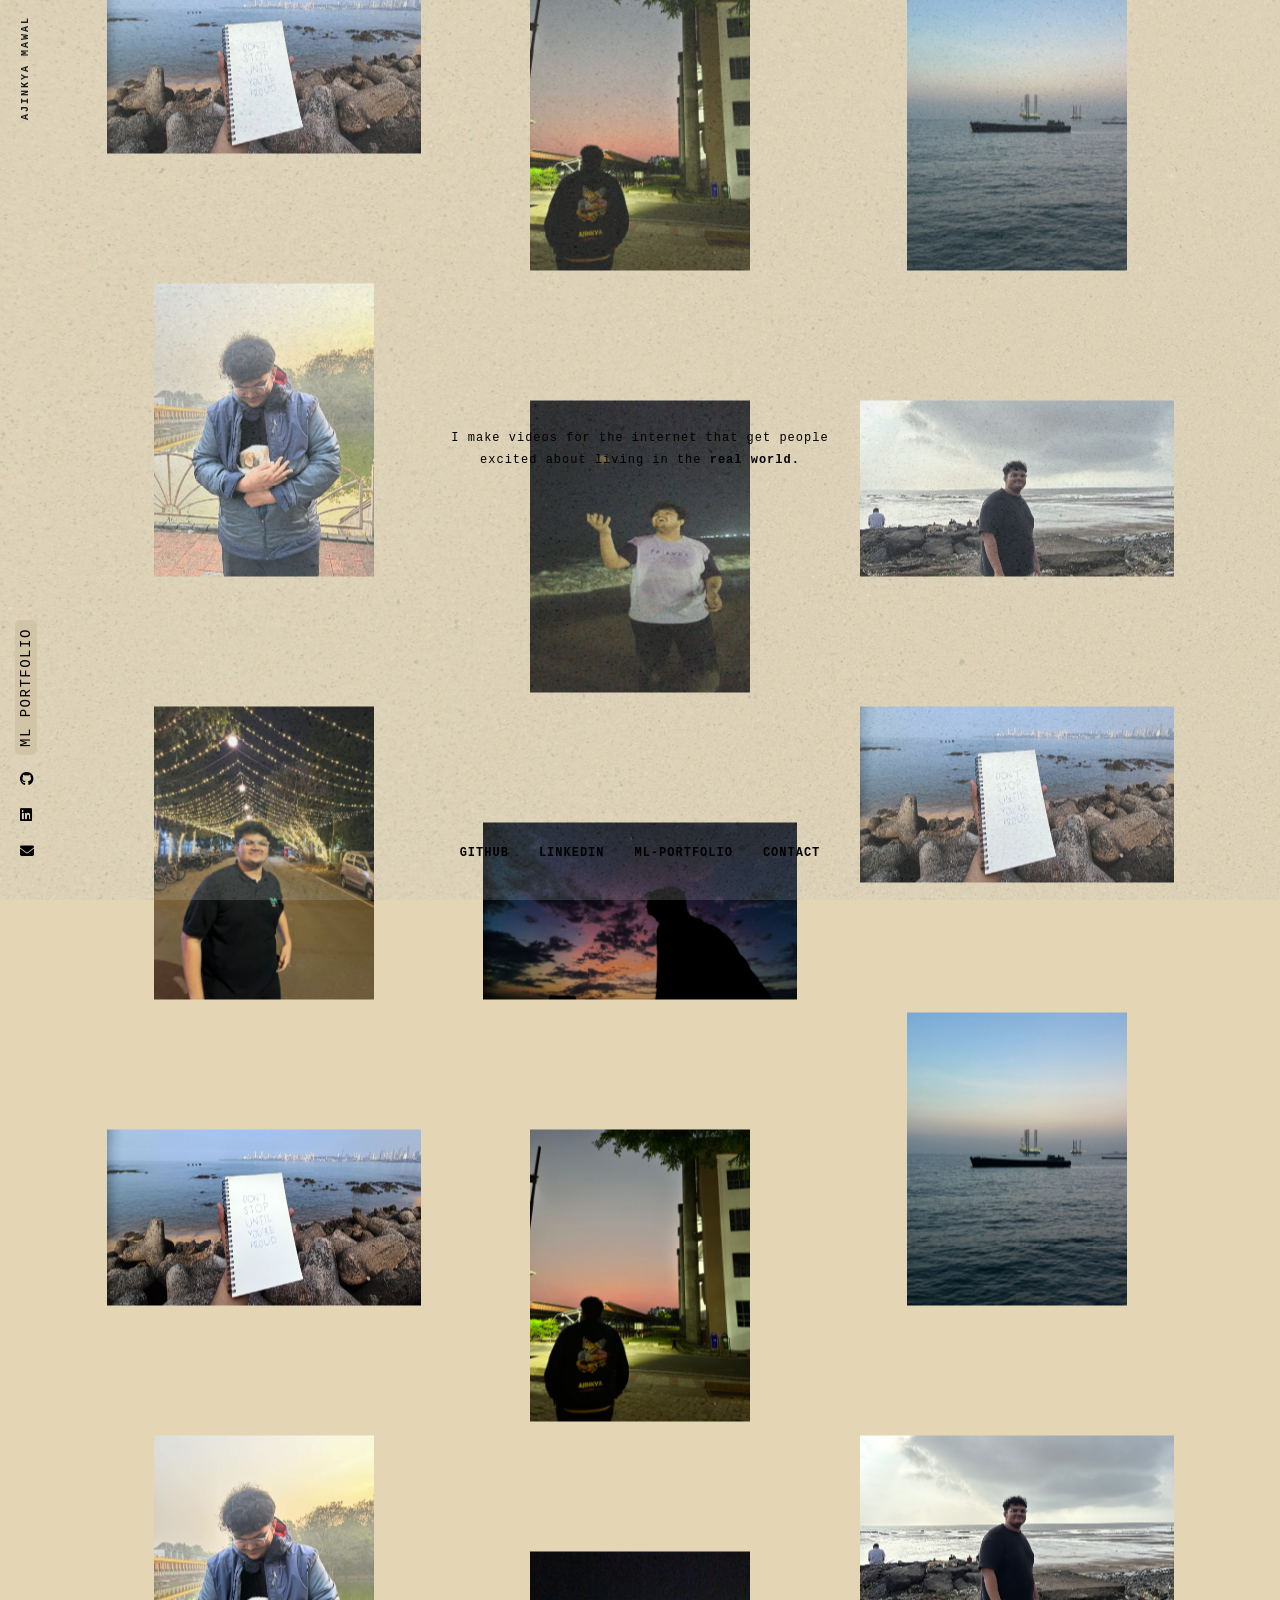
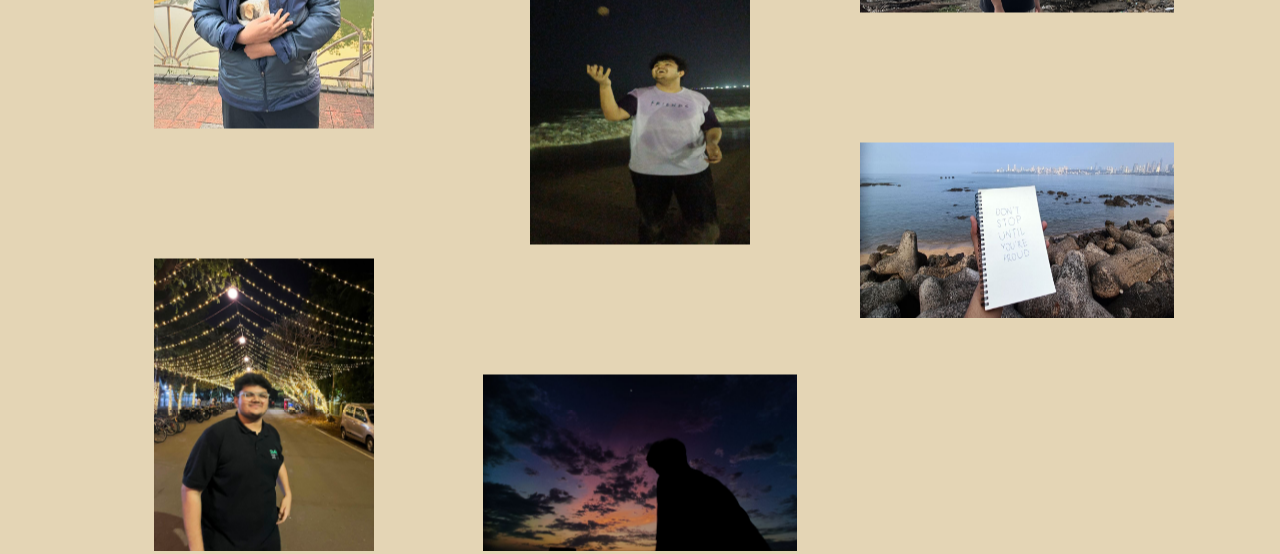
==== commit f8330f31: "New changes relative url" ====
--- a/index.html
+++ b/index.html
@@ -12,21 +12,21 @@
     <div class="gallery-container">
         
         <div class="image-column col-1">
-            <img src="/Users/ajinkyamawal/Desktop/my-website-creative/images/img1.jpg" class="landscape" >
-            <img src="/Users/ajinkyamawal/Desktop/my-website-creative/images/img2.jpg" class="portrait" >
-            <img src="/Users/ajinkyamawal/Desktop/my-website-creative/images/img3.jpg" class="portrait">
+            <img src="images/img1.jpg" class="landscape" >
+            <img src="images/img2.jpg" class="portrait" >
+            <img src="images/img3.jpg" class="portrait">
         </div>
 
         <div class="image-column col-2">
-            <img src="/Users/ajinkyamawal/Desktop/my-website-creative/images/img4.jpg" class="portrait" >
-            <img src="/Users/ajinkyamawal/Desktop/my-website-creative/images/img5.jpg" class="portrait">
-            <img src="/Users/ajinkyamawal/Desktop/my-website-creative/images/img6.jpg" class="landscape" >
+            <img src="images/img4.jpg" class="portrait" >
+            <img src="images/img5.jpg" class="portrait">
+            <img src="images/img6.jpg" class="landscape" >
         </div>
 
         <div class="image-column col-3">
-            <img src="/Users/ajinkyamawal/Desktop/my-website-creative/images/img7.jpg" class="portrait">
-            <img src="/Users/ajinkyamawal/Desktop/my-website-creative/images/img8.jpeg" class="landscape">
-            <img src="/Users/ajinkyamawal/Desktop/my-website-creative/images/img1.jpg" class="landscape" >
+            <img src="images/img7.jpg" class="portrait">
+            <img src="images/img8.jpeg" class="landscape">
+            <img src="images/img1.jpg" class="landscape" >
         </div>
 
     </div>
@@ -44,21 +44,22 @@
         <nav class="bottom-nav">
             <a href="https://github.com/a-j-i-n-k-y-a" target="_blank" rel="noopener noreferrer">GITHUB</a>
             <a href="https://www.linkedin.com/in/ajinkya-mawal-2b0bb224b/" target="_blank" rel="noopener noreferrer">LINKEDIN</a>
-            <a href="/Users/ajinkyamawal/Desktop/my-website-creative/portfolio.html" >ML-PORTFOLIO</a>
-            <a href="/Users/ajinkyamawal/Desktop/my-website-creative/contact.html" >CONTACT</a>
+            <a href="portfolio.html" >ML-PORTFOLIO</a>
+            <a href="contact.html" >CONTACT</a>
         </nav>
     </div>
 
     <div class="social-sidebar">
-        <a href="https://github.com/YOURUSERNAME" target="_blank">
+        <a href="portfolio.html" class="ml-portfolio-btn" target="_blank" rel="noopener noreferrer">ML PORTFOLIO</a>
+        <a href="https://github.com/a-j-i-n-k-y-a" target="_blank" rel="noopener noreferrer">
             <i class="fab fa-github"></i>
         </a>
         
-        <a href="https://linkedin.com/in/YOURUSERNAME" target="_blank">
+        <a href="https://www.linkedin.com/in/ajinkya-mawal-2b0bb224b/" target="_blank" rel="noopener noreferrer">
             <i class="fab fa-linkedin"></i>
         </a>
         
-        <a href="mailto:your.email@gmail.com">
+        <a href="mailto:ajinkyamawal123@gmail.com">
             <i class="fas fa-envelope"></i>
         </a>
     </div>
--- a/style.css
+++ b/style.css
@@ -92,8 +92,8 @@
     height: 100%;
     pointer-events: none;
     z-index: 10;
-    opacity: 0.15; 
-    background-image: url('/Users/ajinkyamawal/Desktop/my-website-creative/images/texture_22.jpg');
+    opacity: 0.2; 
+    background-image: url("images/texture_22.jpg");
     animation: noiseAnimation 0.5s linear infinite;
 }
 
@@ -209,7 +209,7 @@
 .social-sidebar a {
     font-size: 14px; /* Size of the icons */
     text-decoration: none;
-    transition: transform 0.01s ease-in;
+    transition: transform 0.1s ease-in-out;
     
     /* THE CHAMELEON FIX */
     /* 1. Match background color exactly */
@@ -218,10 +218,36 @@
     mix-blend-mode: difference;
 }
 
-.social-sidebar a:hover {
+.social-sidebar a:not(.ml-portfolio-btn):hover {
     /* Slight pop effect on hover */
-    transform: scale(1.5); 
+    transform: scale(1.05); 
     opacity: 0.8;
+}
+
+.ml-portfolio-btn {
+    display: inline-flex;
+    align-items: center;
+    justify-content: center;
+    padding: 3px 8px;
+    background-color: #d2c4a7;
+    color: #000000;
+    font-family: 'Courier New', Courier, monospace;
+    font-weight: 50;
+    letter-spacing: 1.5px;
+    text-decoration: none;
+    border-radius: 5px;
+    text-transform: uppercase;
+    transform: rotate(-90deg);
+    transform-origin: left top;
+    margin-left: -5px;
+    margin-bottom: -25px;
+    mix-blend-mode: normal;
+    transition: opacity 0.2s ease, transform 0.2s ease;
+}
+
+.ml-portfolio-btn:hover {
+    opacity: 0.85;
+    transform: rotate(-90deg) translateY(-2px);
 }
 
 /* ADJUST SIGNATURE LOCATION */
